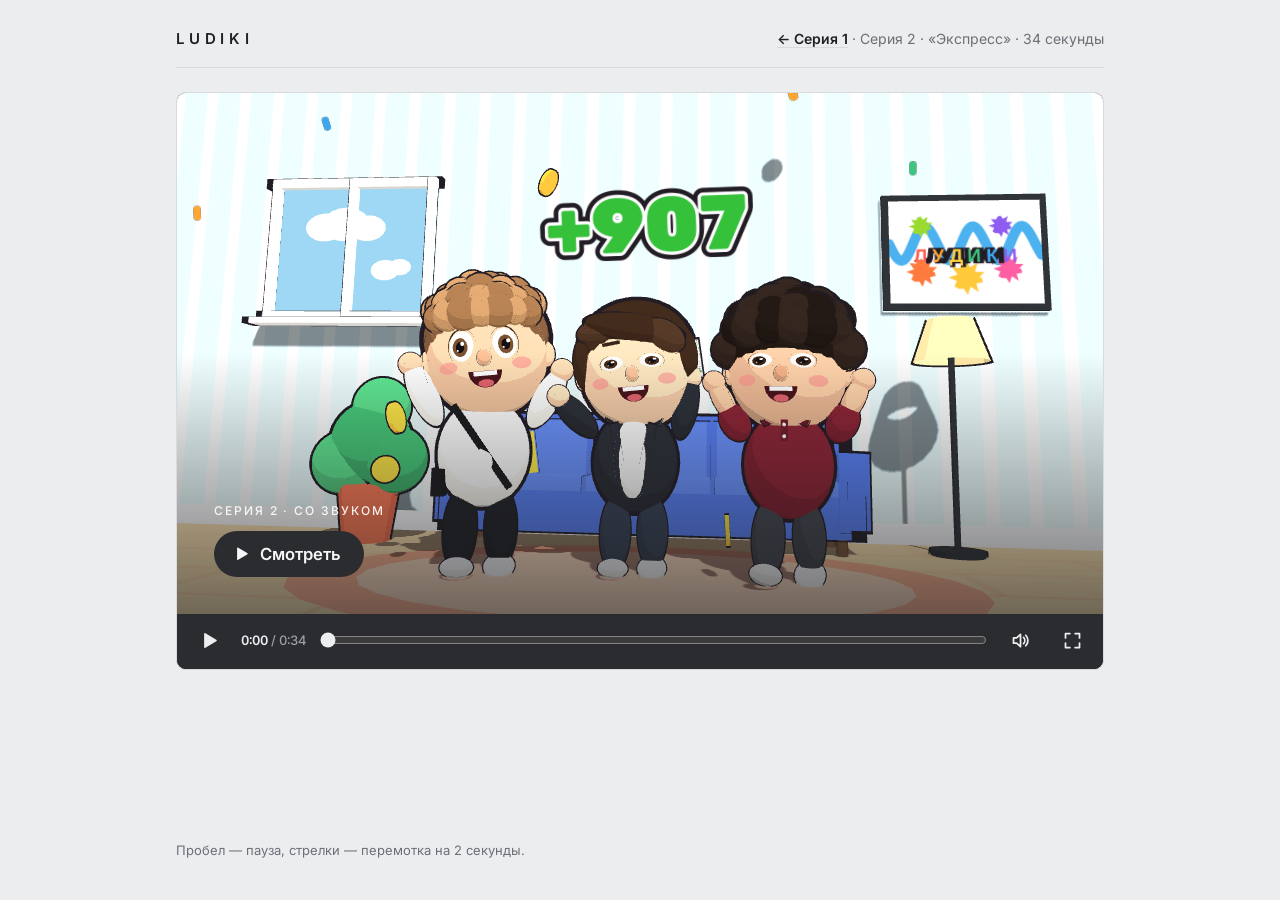
==== ep2.html @ 95016781 "Добавить серию 2 «Экспресс» Новая заставка, крупные выразительные лица у тех же трёх героев, сцена с" ====
<!doctype html>
<html lang="ru">
<head>
<meta charset="utf-8">
<meta name="viewport" content="width=device-width,initial-scale=1,viewport-fit=cover">
<meta name="description" content="LUDIKI, серия 2 «Экспресс» — мультфильм со звуком, 34 секунды.">
<meta name="theme-color" content="#ECEDEF" media="(prefers-color-scheme: light)">
<meta name="theme-color" content="#151618" media="(prefers-color-scheme: dark)">
<meta property="og:title" content="LUDIKI — серия 2">
<meta property="og:description" content="Серия 2 «Экспресс»: один заглядывает в телефон — и все радуются.">
<link rel="icon" href="data:image/svg+xml,%3Csvg xmlns='http://www.w3.org/2000/svg' viewBox='0 0 64 64'%3E%3Crect width='64' height='64' rx='14' fill='%232A2C30'/%3E%3Cpath d='M24 18v28l22-14z' fill='%23F6F6F7'/%3E%3C/svg%3E">
<title>LUDIKI — серия 2</title>
<link rel="preconnect" href="https://fonts.googleapis.com">
<link rel="preconnect" href="https://fonts.gstatic.com" crossorigin>
<link rel="stylesheet" href="https://fonts.googleapis.com/css2?family=Inter:wght@400;500;600&family=Rubik:wght@700;900&display=swap" media="print" onload="this.media='all'">
<noscript><link rel="stylesheet" href="https://fonts.googleapis.com/css2?family=Inter:wght@400;500;600&family=Rubik:wght@700;900&display=swap"></noscript>
<style>
html{color-scheme:light}
body{margin:0}
/* Minimal grey page: small wordmark, one 16:9 player, one line of footer */
:root{
  --bg:#ECEDEF; --surface:#F6F6F7; --fg:#1F2124; --muted:#6B6F76; --line:#D8DADE;
  --chrome:#2A2C30; --chrome-fg:#EDEEF0; --chrome-muted:#9A9EA6; --chrome-hover:#3A3D42;
  --btn:#2A2C30; --btn-fg:#F6F6F7; --scrim:rgba(24,25,28,.62); --stage-bg:#FFFFFF;
  --font:"Inter","Segoe UI",system-ui,-apple-system,"Helvetica Neue",Arial,sans-serif;
}
@media (prefers-color-scheme: dark){
  :root:not([data-theme="light"]){ --bg:#151618; --surface:#1D1E21; --fg:#E9EAEC; --muted:#8E929A; --line:#2B2D31; --chrome:#202225; --chrome-hover:#2E3034; --btn:#E9EAEC; --btn-fg:#1A1B1E; color-scheme:dark; }
}
:root[data-theme="dark"]{ --bg:#151618; --surface:#1D1E21; --fg:#E9EAEC; --muted:#8E929A; --line:#2B2D31; --chrome:#202225; --chrome-hover:#2E3034; --btn:#E9EAEC; --btn-fg:#1A1B1E; color-scheme:dark; }
*{box-sizing:border-box}
[hidden]{display:none!important}
body{background:var(--bg);color:var(--fg);font-family:var(--font);font-size:16px;line-height:1.5}
.page{max-width:960px;margin:0 auto;padding-left:max(16px,env(safe-area-inset-left,0px));padding-right:max(16px,env(safe-area-inset-right,0px));padding-block:28px 40px;display:flex;flex-direction:column;gap:24px;min-height:100vh}
.top{display:flex;align-items:baseline;justify-content:space-between;gap:8px 24px;flex-wrap:wrap;padding-bottom:16px;border-bottom:1px solid var(--line)}
.brand{margin:0;font-weight:600;font-size:15px;letter-spacing:.32em;text-transform:uppercase}
.sub{margin:0;font-size:14px;color:var(--muted)}
.sub a{color:var(--fg);font-weight:600;text-decoration:none;border-bottom:1px solid var(--line)}
.sub a:hover{border-color:var(--fg)}
.player{border-radius:10px;overflow:hidden;background:var(--chrome);border:1px solid var(--line)}
.stage{position:relative;width:100%;max-width:100%;aspect-ratio:16/9;overflow:hidden;background:var(--stage-bg);container-type:inline-size;cursor:pointer;user-select:none;-webkit-user-select:none}
.stage canvas{position:absolute;inset:0;width:100%;height:100%;display:block}
.player:fullscreen{display:flex;flex-direction:column;justify-content:center;border-radius:0;border:0;background:#000}
.player:fullscreen .stage{width:min(100vw,calc((100vh - 60px) * 16 / 9));margin-inline:auto}
.poster{position:absolute;inset:0;display:flex;flex-direction:column;justify-content:flex-end;align-items:flex-start;gap:1.2cqw;padding:4cqw;background:linear-gradient(180deg,rgba(24,25,28,0) 50%,var(--scrim) 100%);color:#fff;cursor:default}
.poster p{margin:0}
.poster .ep{font-weight:500;letter-spacing:.16em;text-transform:uppercase;font-size:clamp(10px,1.3cqw,14px);opacity:.9}
.bigplay{display:inline-flex;align-items:center;gap:.6em;border:0;border-radius:999px;background:var(--btn);color:var(--btn-fg);font:600 clamp(14px,1.8cqw,19px)/1 var(--font);padding:.85em 1.4em .85em 1.1em;cursor:pointer}
.bigplay svg{width:1.05em;height:1.05em;fill:currentColor}
.bigplay:hover{opacity:.9}
.bigplay:focus-visible{outline:2px solid #fff;outline-offset:3px}
.fail{position:absolute;inset:0;display:grid;place-content:center;padding:24px;text-align:center;background:var(--chrome);color:var(--chrome-fg);font-weight:500}
.controls{display:flex;align-items:center;gap:10px 14px;padding:8px 12px 10px;color:var(--chrome-fg);background:var(--chrome)}
.ctl{flex:none;display:grid;place-items:center;width:38px;height:38px;border:0;border-radius:8px;background:transparent;color:var(--chrome-fg);cursor:pointer}
.ctl svg{width:21px;height:21px;fill:currentColor}
.ctl:hover{background:var(--chrome-hover)}
.ctl:focus-visible{outline:2px solid var(--chrome-fg);outline-offset:1px}
.time{flex:none;font-variant-numeric:tabular-nums;font-weight:500;font-size:13px;color:var(--chrome-muted);min-width:7.6ch}
.time b{color:var(--chrome-fg);font-weight:600}
.scrub{position:relative;flex:1;min-width:0;height:38px;display:flex;align-items:center}
.scrub input{width:100%;margin:0;accent-color:var(--chrome-fg);cursor:pointer}
.ticks{display:none}
.foot{margin:auto 0 0;font-size:13px;color:var(--muted)}
@media (hover:none){ .foot{display:none} }
@media (max-width:520px){ .controls{flex-wrap:wrap;padding:6px 8px 8px} .scrub{order:-1;flex-basis:100%} .time{margin-right:auto} .player{border-radius:8px} }

/* episode 2 overlays */
.ov-title{position:absolute;left:50%;top:66%;display:flex;flex-direction:column;align-items:center;gap:.6cqw;pointer-events:none;transform-origin:50% 50%;font-family:"Rubik",var(--font);color:#fff;text-align:center;line-height:1}
.ov-title .ov-ep{background:#FF5A4E;border:.35cqw solid #221C24;border-radius:999px;padding:.6cqw 2cqw;font-weight:700;font-size:2.6cqw;letter-spacing:.08em;text-transform:uppercase}
.ov-title .ov-name{font-weight:900;font-size:7.2cqw;-webkit-text-stroke:.5cqw #221C24;paint-order:stroke fill;text-shadow:0 .5cqw 0 #221C24;color:#FFE14D}
.ov-iris{position:absolute;inset:0;pointer-events:none}
.ov-end{position:absolute;inset:0;display:grid;place-items:center;pointer-events:none;font-family:"Rubik",var(--font);font-weight:700;font-size:4cqw;color:#FFE14D}
</style>
</head>
<body>
<div class="page">
  <header class="top">
    <h1 class="brand">Ludiki</h1>
    <p class="sub"><a href="index.html">← Серия 1</a> · Серия 2 · «Экспресс» · 34 секунды</p>
  </header>

  <section class="player" id="player" aria-label="LUDIKI, серия 2">
    <div class="stage" id="stage">
      <canvas id="scene" aria-label="Мультфильм LUDIKI, серия 2"></canvas>
      <div class="ov-title" id="ovTitle" aria-hidden="true" hidden><span class="ov-ep">Серия 2</span><span class="ov-name">Экспресс</span></div>
      <div class="ov-iris" id="ovIris" aria-hidden="true" hidden></div>
      <div class="ov-end" id="ovEnd" aria-hidden="true" hidden><span>Продолжение следует…</span></div>
      <div class="poster" id="poster">
        <p class="ep" id="posterEp">Серия 2 · со звуком</p>
        <button class="bigplay" id="start" type="button"><svg viewBox="0 0 24 24" aria-hidden="true"><path d="M7 4.5v15a1 1 0 0 0 1.5.86l12.4-7.5a1 1 0 0 0 0-1.72L8.5 3.64A1 1 0 0 0 7 4.5z"/></svg><span id="startLabel">Смотреть</span></button>
      </div>
    </div>
    <div class="controls">
      <button class="ctl" id="play" type="button" aria-label="Смотреть"><svg viewBox="0 0 24 24" aria-hidden="true"><path id="playIcon" d="M7 4.5v15a1 1 0 0 0 1.5.86l12.4-7.5a1 1 0 0 0 0-1.72L8.5 3.64A1 1 0 0 0 7 4.5z"/></svg></button>
      <div class="time" id="time"><b>0:00</b> / 0:34</div>
      <div class="scrub"><input id="scrub" type="range" min="0" max="340" step="1" value="0" aria-label="Перемотка"></div>
      <button class="ctl" id="sound" type="button" aria-label="Выключить звук" aria-pressed="false"><svg viewBox="0 0 24 24" aria-hidden="true"><path id="soundIcon" d="M4 9h3.5L12 5v14l-4.5-4H4zM15.5 8.5a5 5 0 0 1 0 7M18 6a8.5 8.5 0 0 1 0 12" style="fill:none;stroke:currentColor;stroke-width:2;stroke-linecap:round;stroke-linejoin:round"/></svg></button>
      <button class="ctl" id="fs" type="button" aria-label="Во весь экран"><svg viewBox="0 0 24 24" aria-hidden="true"><path d="M4 9V4h5M20 9V4h-5M4 15v5h5M20 15v5h-5" style="fill:none;stroke:currentColor;stroke-width:2;stroke-linecap:round;stroke-linejoin:round"/></svg></button>
    </div>
  </section>

  <p class="foot">Пробел — пауза, стрелки — перемотка на 2 секунды.</p>
</div>
<script>
window.__report=function(msg){ try{ var h=document.getElementById('stage')||document.body; if(h.querySelector('.fail[data-r]')) return; var d=document.createElement('div'); d.className='fail'; d.setAttribute('data-r','1'); d.textContent='Ошибка: '+msg; h.appendChild(d); }catch(e){} };
window.addEventListener('error',function(e){ window.__report((e.message||'неизвестная')+(e.lineno?' (строка '+e.lineno+')':'')); });
window.addEventListener('unhandledrejection',function(e){ window.__report(String(e.reason&&e.reason.message||e.reason)); });
</script>
<script src="vendor/three.r128.min.js"></script>
<script src="ep2/slip.js"></script>
<script src="ep2/ep2.js"></script>
</body>
</html>
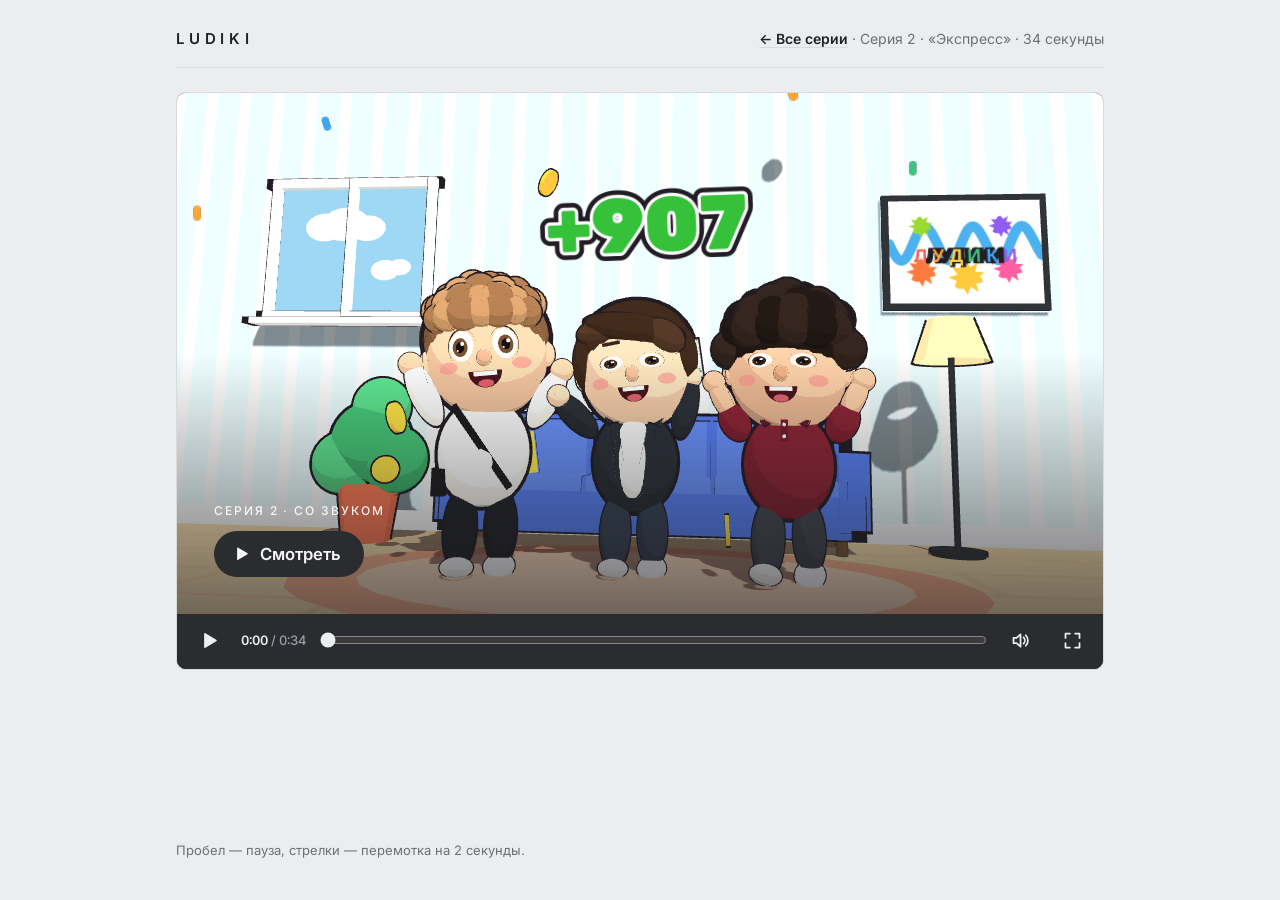
==== commit f9b92b26: "Общая страница со всеми сериями: переключение 1–4 без перехода между страницами Главная страница теп" ====
--- a/ep2.html
+++ b/ep2.html
@@ -71,12 +71,14 @@
 .ov-iris{position:absolute;inset:0;pointer-events:none}
 .ov-end{position:absolute;inset:0;display:grid;place-items:center;pointer-events:none;font-family:"Rubik",var(--font);font-weight:700;font-size:4cqw;color:#FFE14D}
 </style>
+<link rel="stylesheet" href="embed.css">
+<script src="embed.js"></script>
 </head>
 <body>
 <div class="page">
   <header class="top">
     <h1 class="brand">Ludiki</h1>
-    <p class="sub"><a href="index.html">← Серия 1</a> · Серия 2 · «Экспресс» · 34 секунды</p>
+    <p class="sub"><a href="./">← Все серии</a> · Серия 2 · «Экспресс» · 34 секунды</p>
   </header>
 
   <section class="player" id="player" aria-label="LUDIKI, серия 2">
--- a/embed.css
+++ b/embed.css
@@ -0,0 +1,4 @@
+/* Страница серии, открытая внутри общей страницы (?embed): без шапки и подвала */
+html.embed .top,html.embed .foot{display:none}
+html.embed .page{padding:0;min-height:0;gap:0}
+html.embed body{background:transparent}
